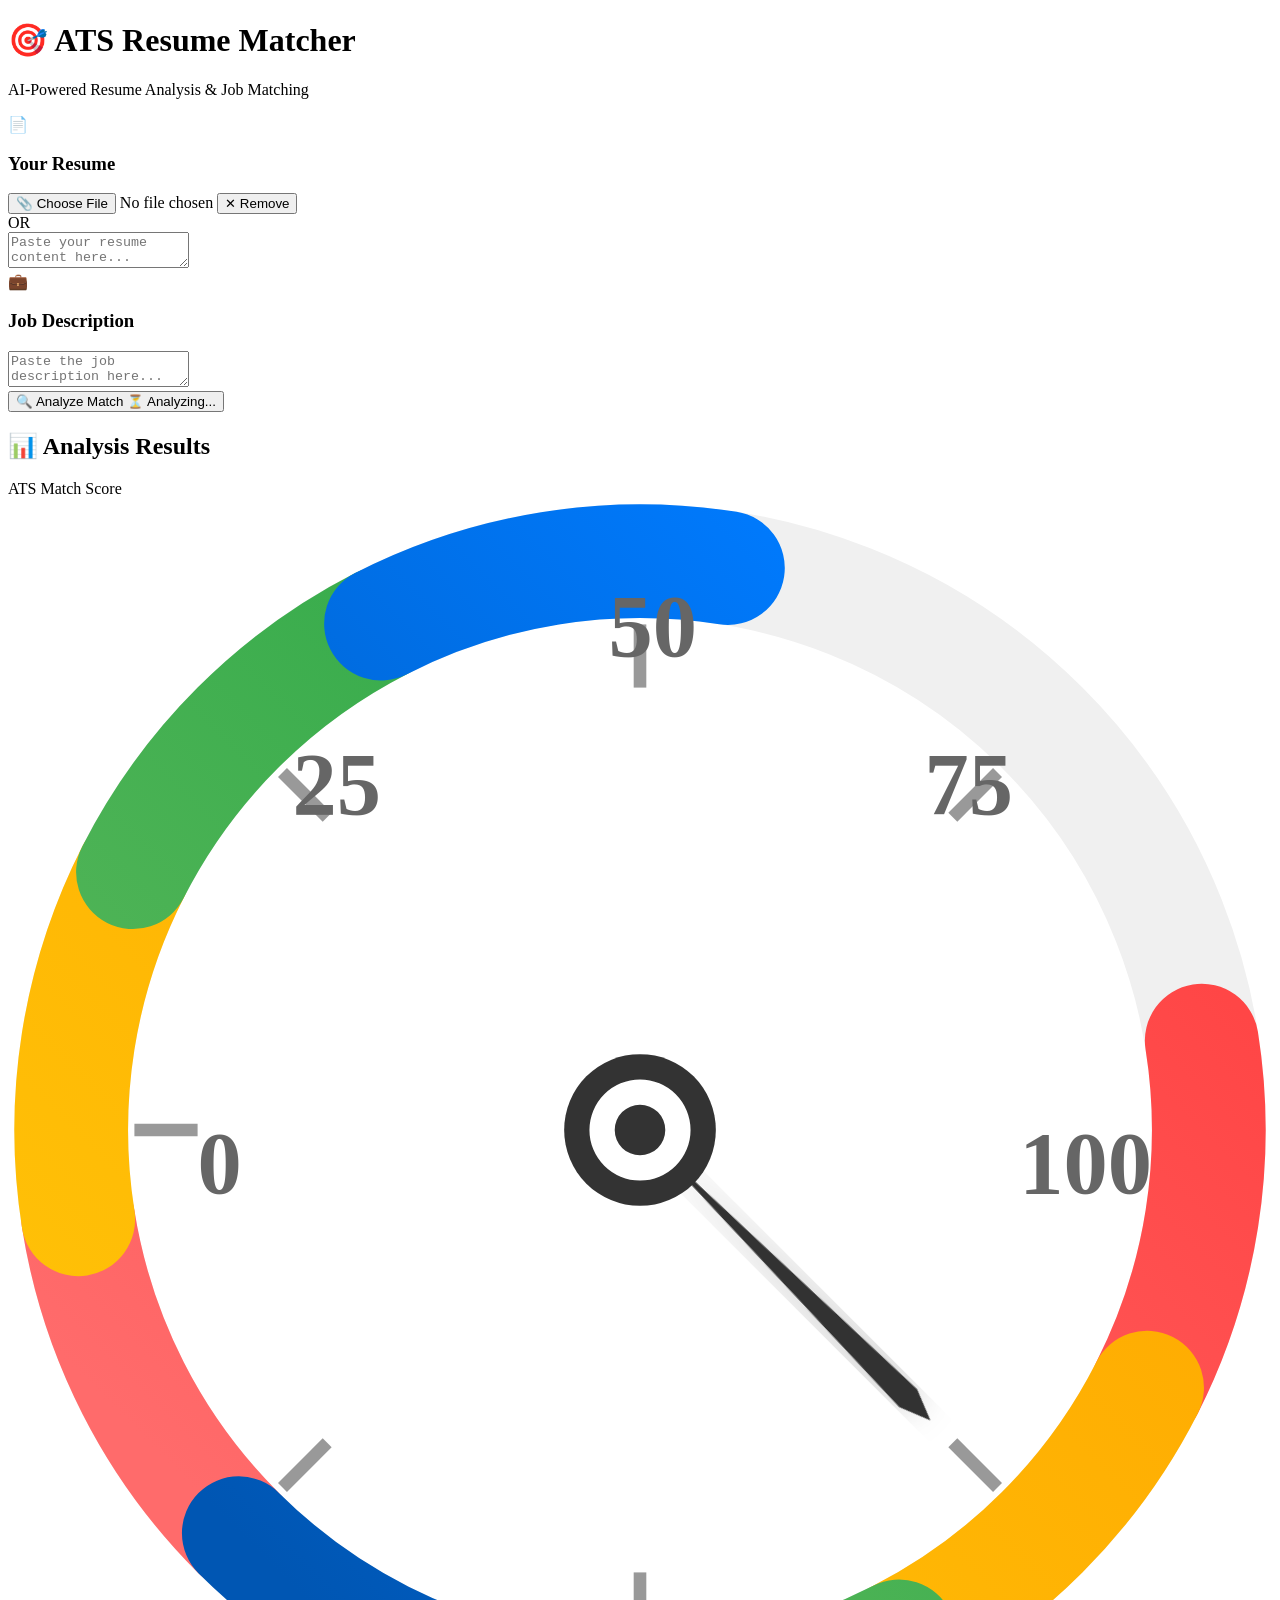
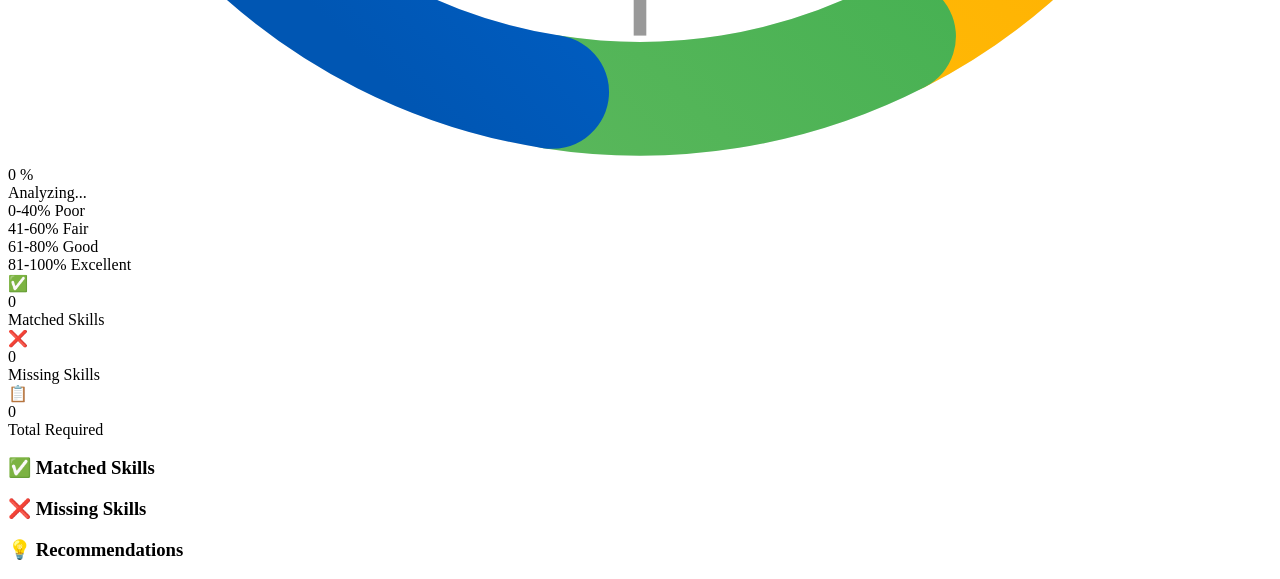
==== templates/index.html @ ae3d9c6d "Initial commit: ATS Resume Matcher with speedometer UI" ====
<!DOCTYPE html>
<html lang="en">
<head>
    <meta charset="UTF-8">
    <meta name="viewport" content="width=device-width, initial-scale=1.0">
    <title>ATS Resume Matcher - AI Powered</title>
    <link rel="stylesheet" href="{{ url_for('static', filename='style.css') }}">
</head>
<body>
    <div class="container">
        <div class="header">
            <h1>🎯 ATS Resume Matcher</h1>
            <p class="subtitle">AI-Powered Resume Analysis & Job Matching</p>
        </div>
        
        <div class="input-section">
            <form id="upload-form" enctype="multipart/form-data">
                <div class="input-card">
                    <div class="card-header">
                        <span class="icon">📄</span>
                        <h3>Your Resume</h3>
                    </div>
                    
                    <div class="file-upload-wrapper">
                        <input type="file" id="resume-file" name="resume_file" accept=".pdf,.doc,.docx" style="display: none;">
                        <button type="button" class="upload-btn" onclick="document.getElementById('resume-file').click()">
                            📎 Choose File
                        </button>
                        <span id="file-name" class="file-name">No file chosen</span>
                        <button type="button" id="remove-file-btn" class="remove-btn hidden" onclick="removeFile()">
                            ✕ Remove
                        </button>
                    </div>
                    
                    <div class="divider">
                        <span>OR</span>
                    </div>
                    
                    <textarea id="resume" name="resume_text" placeholder="Paste your resume content here...&#10;&#10;Include:&#10;• Work Experience&#10;• Skills&#10;• Education&#10;• Projects"></textarea>
                </div>
                
                <div class="input-card">
                    <div class="card-header">
                        <span class="icon">💼</span>
                        <h3>Job Description</h3>
                    </div>
                    <textarea id="job-description" name="job_description" placeholder="Paste the job description here...&#10;&#10;Include:&#10;• Required Skills&#10;• Experience Level&#10;• Qualifications&#10;• Responsibilities"></textarea>
                </div>
                
                <button type="button" id="analyze-btn" class="analyze-btn" onclick="analyzeMatch()">
                    <span class="btn-text">🔍 Analyze Match</span>
                    <span class="btn-loader hidden">⏳ Analyzing...</span>
                </button>
            </form>
        </div>
        
        <div id="results" class="results hidden">
            <h2>📊 Analysis Results</h2>
            
            <!-- Speedometer Gauge -->
            <div class="gauge-container">
                <div class="gauge-title">ATS Match Score</div>
                <div class="speedometer">
                    <svg viewBox="0 0 200 200" class="gauge-svg">
                        <defs>
                            <linearGradient id="redGrad" x1="0%" y1="0%" x2="100%" y2="0%">
                                <stop offset="0%" style="stop-color:#ff4444;stop-opacity:1" />
                                <stop offset="100%" style="stop-color:#ff6b6b;stop-opacity:1" />
                            </linearGradient>
                            <linearGradient id="yellowGrad" x1="0%" y1="0%" x2="100%" y2="0%">
                                <stop offset="0%" style="stop-color:#ffa500;stop-opacity:1" />
                                <stop offset="100%" style="stop-color:#ffc107;stop-opacity:1" />
                            </linearGradient>
                            <linearGradient id="greenGrad" x1="0%" y1="0%" x2="100%" y2="0%">
                                <stop offset="0%" style="stop-color:#28a745;stop-opacity:1" />
                                <stop offset="100%" style="stop-color:#5cb85c;stop-opacity:1" />
                            </linearGradient>
                            <linearGradient id="blueGrad" x1="0%" y1="0%" x2="100%" y2="0%">
                                <stop offset="0%" style="stop-color:#007bff;stop-opacity:1" />
                                <stop offset="100%" style="stop-color:#0056b3;stop-opacity:1" />
                            </linearGradient>
                            <filter id="shadow">
                                <feDropShadow dx="0" dy="2" stdDeviation="3" flood-opacity="0.3"/>
                            </filter>
                        </defs>
                        
                        <!-- Outer circle -->
                        <circle cx="100" cy="100" r="90" fill="none" stroke="#f0f0f0" stroke-width="18"/>
                        
                        <!-- Colored arcs -->
                        <circle cx="100" cy="100" r="90" fill="none" stroke="url(#redGrad)" stroke-width="18"
                                stroke-dasharray="56.5 282.7" stroke-dashoffset="0" transform="rotate(135 100 100)" stroke-linecap="round"/>
                        <circle cx="100" cy="100" r="90" fill="none" stroke="url(#yellowGrad)" stroke-width="18"
                                stroke-dasharray="56.5 282.7" stroke-dashoffset="-56.5" transform="rotate(135 100 100)" stroke-linecap="round"/>
                        <circle cx="100" cy="100" r="90" fill="none" stroke="url(#greenGrad)" stroke-width="18"
                                stroke-dasharray="56.5 282.7" stroke-dashoffset="-113" transform="rotate(135 100 100)" stroke-linecap="round"/>
                        <circle cx="100" cy="100" r="90" fill="none" stroke="url(#blueGrad)" stroke-width="18"
                                stroke-dasharray="56.5 282.7" stroke-dashoffset="-169.5" transform="rotate(135 100 100)" stroke-linecap="round"/>
                        
                        <!-- Scale marks -->
                        <g id="scale-marks">
                            <line x1="100" y1="20" x2="100" y2="30" stroke="#999" stroke-width="2" transform="rotate(135 100 100)"/>
                            <line x1="100" y1="20" x2="100" y2="30" stroke="#999" stroke-width="2" transform="rotate(180 100 100)"/>
                            <line x1="100" y1="20" x2="100" y2="30" stroke="#999" stroke-width="2" transform="rotate(225 100 100)"/>
                            <line x1="100" y1="20" x2="100" y2="30" stroke="#999" stroke-width="2" transform="rotate(270 100 100)"/>
                            <line x1="100" y1="20" x2="100" y2="30" stroke="#999" stroke-width="2" transform="rotate(315 100 100)"/>
                            <line x1="100" y1="20" x2="100" y2="30" stroke="#999" stroke-width="2" transform="rotate(360 100 100)"/>
                            <line x1="100" y1="20" x2="100" y2="30" stroke="#999" stroke-width="2" transform="rotate(405 100 100)"/>
                        </g>
                        
                        <!-- Scale numbers -->
                        <text x="30" y="110" font-size="14" fill="#666" font-weight="bold">0</text>
                        <text x="45" y="50" font-size="14" fill="#666" font-weight="bold">25</text>
                        <text x="95" y="25" font-size="14" fill="#666" font-weight="bold">50</text>
                        <text x="145" y="50" font-size="14" fill="#666" font-weight="bold">75</text>
                        <text x="160" y="110" font-size="14" fill="#666" font-weight="bold">100</text>
                        
                        <!-- Needle -->
                        <g id="needle-group" transform="rotate(135 100 100)">
                            <polygon points="100,100 98,40 100,35 102,40" fill="#333" filter="url(#shadow)"/>
                            <circle cx="100" cy="100" r="12" fill="#333"/>
                            <circle cx="100" cy="100" r="8" fill="#fff"/>
                            <circle cx="100" cy="100" r="4" fill="#333"/>
                        </g>
                    </svg>
                    
                    <div class="gauge-center">
                        <div class="gauge-value">
                            <span id="match-percentage" class="percentage-value">0</span>
                            <span class="percentage-symbol">%</span>
                        </div>
                        <div class="gauge-label" id="gauge-label">Analyzing...</div>
                    </div>
                </div>
                
                <div class="gauge-legend">
                    <div class="legend-item">
                        <span class="legend-color" style="background: linear-gradient(90deg, #ff4444, #ff6b6b);"></span>
                        <span>0-40% Poor</span>
                    </div>
                    <div class="legend-item">
                        <span class="legend-color" style="background: linear-gradient(90deg, #ffa500, #ffc107);"></span>
                        <span>41-60% Fair</span>
                    </div>
                    <div class="legend-item">
                        <span class="legend-color" style="background: linear-gradient(90deg, #28a745, #5cb85c);"></span>
                        <span>61-80% Good</span>
                    </div>
                    <div class="legend-item">
                        <span class="legend-color" style="background: linear-gradient(90deg, #007bff, #0056b3);"></span>
                        <span>81-100% Excellent</span>
                    </div>
                </div>
            </div>
            
            <!-- Stats Cards -->
            <div class="stats-grid">
                <div class="stat-card stat-matched">
                    <div class="stat-icon">✅</div>
                    <div class="stat-value" id="matched-count">0</div>
                    <div class="stat-label">Matched Skills</div>
                </div>
                <div class="stat-card stat-missing">
                    <div class="stat-icon">❌</div>
                    <div class="stat-value" id="missing-count">0</div>
                    <div class="stat-label">Missing Skills</div>
                </div>
                <div class="stat-card stat-total">
                    <div class="stat-icon">📋</div>
                    <div class="stat-value" id="total-count">0</div>
                    <div class="stat-label">Total Required</div>
                </div>
            </div>
            
            <!-- Skills Section -->
            <div class="skills-section">
                <div class="skills-card matched-card">
                    <h3>✅ Matched Skills</h3>
                    <div id="matched-skills-list" class="skills-list"></div>
                </div>
                
                <div class="skills-card missing-card">
                    <h3>❌ Missing Skills</h3>
                    <div id="missing-skills-list" class="skills-list"></div>
                </div>
            </div>
            
            <!-- Recommendations -->
            <div class="recommendations">
                <h3>💡 Recommendations</h3>
                <div id="recommendations-list"></div>
            </div>
        </div>
        
        <div id="error" class="error hidden"></div>
    </div>

    <script>
        // File upload handling
        document.getElementById('resume-file').addEventListener('change', function(e) {
            const fileName = e.target.files[0]?.name || 'No file chosen';
            document.getElementById('file-name').textContent = fileName;
            document.getElementById('remove-file-btn').classList.toggle('hidden', !e.target.files[0]);
        });
        
        function removeFile() {
            document.getElementById('resume-file').value = '';
            document.getElementById('file-name').textContent = 'No file chosen';
            document.getElementById('remove-file-btn').classList.add('hidden');
        }
        
        async function analyzeMatch() {
            const form = document.getElementById('upload-form');
            const formData = new FormData(form);
            const resumeFile = document.getElementById('resume-file').files[0];
            const resumeText = document.getElementById('resume').value.trim();
            const jobDescription = document.getElementById('job-description').value.trim();
            
            if (!resumeFile && !resumeText) {
                showError('⚠️ Please upload a resume file or paste resume text');
                return;
            }
            
            if (!jobDescription) {
                showError('⚠️ Please fill in the job description');
                return;
            }
            
            showLoading(true);
            hideResults();
            hideError();
            
            try {
                const response = await fetch('/analyze', {
                    method: 'POST',
                    body: formData
                });
                
                const data = await response.json();
                
                if (response.ok) {
                    displayResults(data);
                } else {
                    showError(data.error || 'An error occurred');
                }
            } catch (error) {
                showError('❌ Network error. Please try again.');
            } finally {
                showLoading(false);
            }
        }
        
        function displayResults(data) {
            const percentage = data.match_percentage;
            
            // Update gauge
            updateGauge(percentage);
            
            // Update stats
            document.getElementById('matched-count').textContent = data.matched_skills.length;
            document.getElementById('missing-count').textContent = data.missing_skills.length;
            document.getElementById('total-count').textContent = data.matched_skills.length + data.missing_skills.length;
            
            // Update skills lists
            const matchedSkillsList = document.getElementById('matched-skills-list');
            const missingSkillsList = document.getElementById('missing-skills-list');
            
            matchedSkillsList.innerHTML = data.matched_skills.length > 0 
                ? data.matched_skills.map(skill => `<span class="skill matched">${skill}</span>`).join('')
                : '<span class="no-skills">No matched skills found</span>';
            
            missingSkillsList.innerHTML = data.missing_skills.length > 0
                ? data.missing_skills.map(skill => `<span class="skill missing">${skill}</span>`).join('')
                : '<span class="no-skills">✨ Great! No missing skills</span>';
            
            // Generate recommendations
            generateRecommendations(percentage, data.missing_skills);
            
            // Show results with animation
            document.getElementById('results').classList.remove('hidden');
            setTimeout(() => {
                document.getElementById('results').scrollIntoView({ behavior: 'smooth', block: 'start' });
            }, 100);
        }
        
        function updateGauge(percentage) {
            const needleGroup = document.getElementById('needle-group');
            const percentageEl = document.getElementById('match-percentage');
            const labelEl = document.getElementById('gauge-label');
            
            // Calculate needle angle (135 to 405 degrees for 0-100%)
            const angle = 135 + (percentage * 2.7);
            needleGroup.setAttribute('transform', `rotate(${angle} 100 100)`);
            
            // Animate percentage
            animateValue(percentageEl, 0, percentage, 1500);
            
            // Update label and color
            let label, color;
            if (percentage <= 40) {
                label = '😟 Poor Match';
                color = '#ff4444';
            } else if (percentage <= 60) {
                label = '😐 Fair Match';
                color = '#ffa500';
            } else if (percentage <= 80) {
                label = '😊 Good Match';
                color = '#28a745';
            } else {
                label = '🎉 Excellent Match';
                color = '#007bff';
            }
            
            labelEl.textContent = label;
            percentageEl.style.color = color;
        }
        
        function animateValue(element, start, end, duration) {
            const range = end - start;
            const increment = range / (duration / 16);
            let current = start;
            
            const timer = setInterval(() => {
                current += increment;
                if ((increment > 0 && current >= end) || (increment < 0 && current <= end)) {
                    current = end;
                    clearInterval(timer);
                }
                element.textContent = Math.round(current);
            }, 16);
        }
        
        function generateRecommendations(percentage, missingSkills) {
            const recList = document.getElementById('recommendations-list');
            let recommendations = [];
            
            if (percentage >= 80) {
                recommendations.push('🎯 Excellent match! You\'re a strong candidate for this position.');
                recommendations.push('📝 Tailor your resume to highlight the matched skills prominently.');
            } else if (percentage >= 60) {
                recommendations.push('👍 Good match! Focus on highlighting your relevant experience.');
                if (missingSkills.length > 0) {
                    recommendations.push(`📚 Consider learning: ${missingSkills.slice(0, 3).join(', ')}`);
                }
            } else if (percentage >= 40) {
                recommendations.push('⚠️ Fair match. You may need to develop more relevant skills.');
                if (missingSkills.length > 0) {
                    recommendations.push(`🎓 Priority skills to learn: ${missingSkills.slice(0, 3).join(', ')}`);
                }
            } else {
                recommendations.push('❌ Low match. This position may not be the best fit currently.');
                recommendations.push('💪 Focus on building foundational skills for this role.');
            }
            
            recList.innerHTML = recommendations.map(rec => `<div class="recommendation-item">${rec}</div>`).join('');
        }
        
        function showLoading(show) {
            const btn = document.getElementById('analyze-btn');
            const btnText = btn.querySelector('.btn-text');
            const btnLoader = btn.querySelector('.btn-loader');
            
            btn.disabled = show;
            btnText.classList.toggle('hidden', show);
            btnLoader.classList.toggle('hidden', !show);
        }
        
        function hideResults() {
            document.getElementById('results').classList.add('hidden');
        }
        
        function showError(message) {
            const errorDiv = document.getElementById('error');
            errorDiv.textContent = message;
            errorDiv.classList.remove('hidden');
            setTimeout(() => hideError(), 5000);
        }
        
        function hideError() {
            document.getElementById('error').classList.add('hidden');
        }
    </script>
</body>
</html>
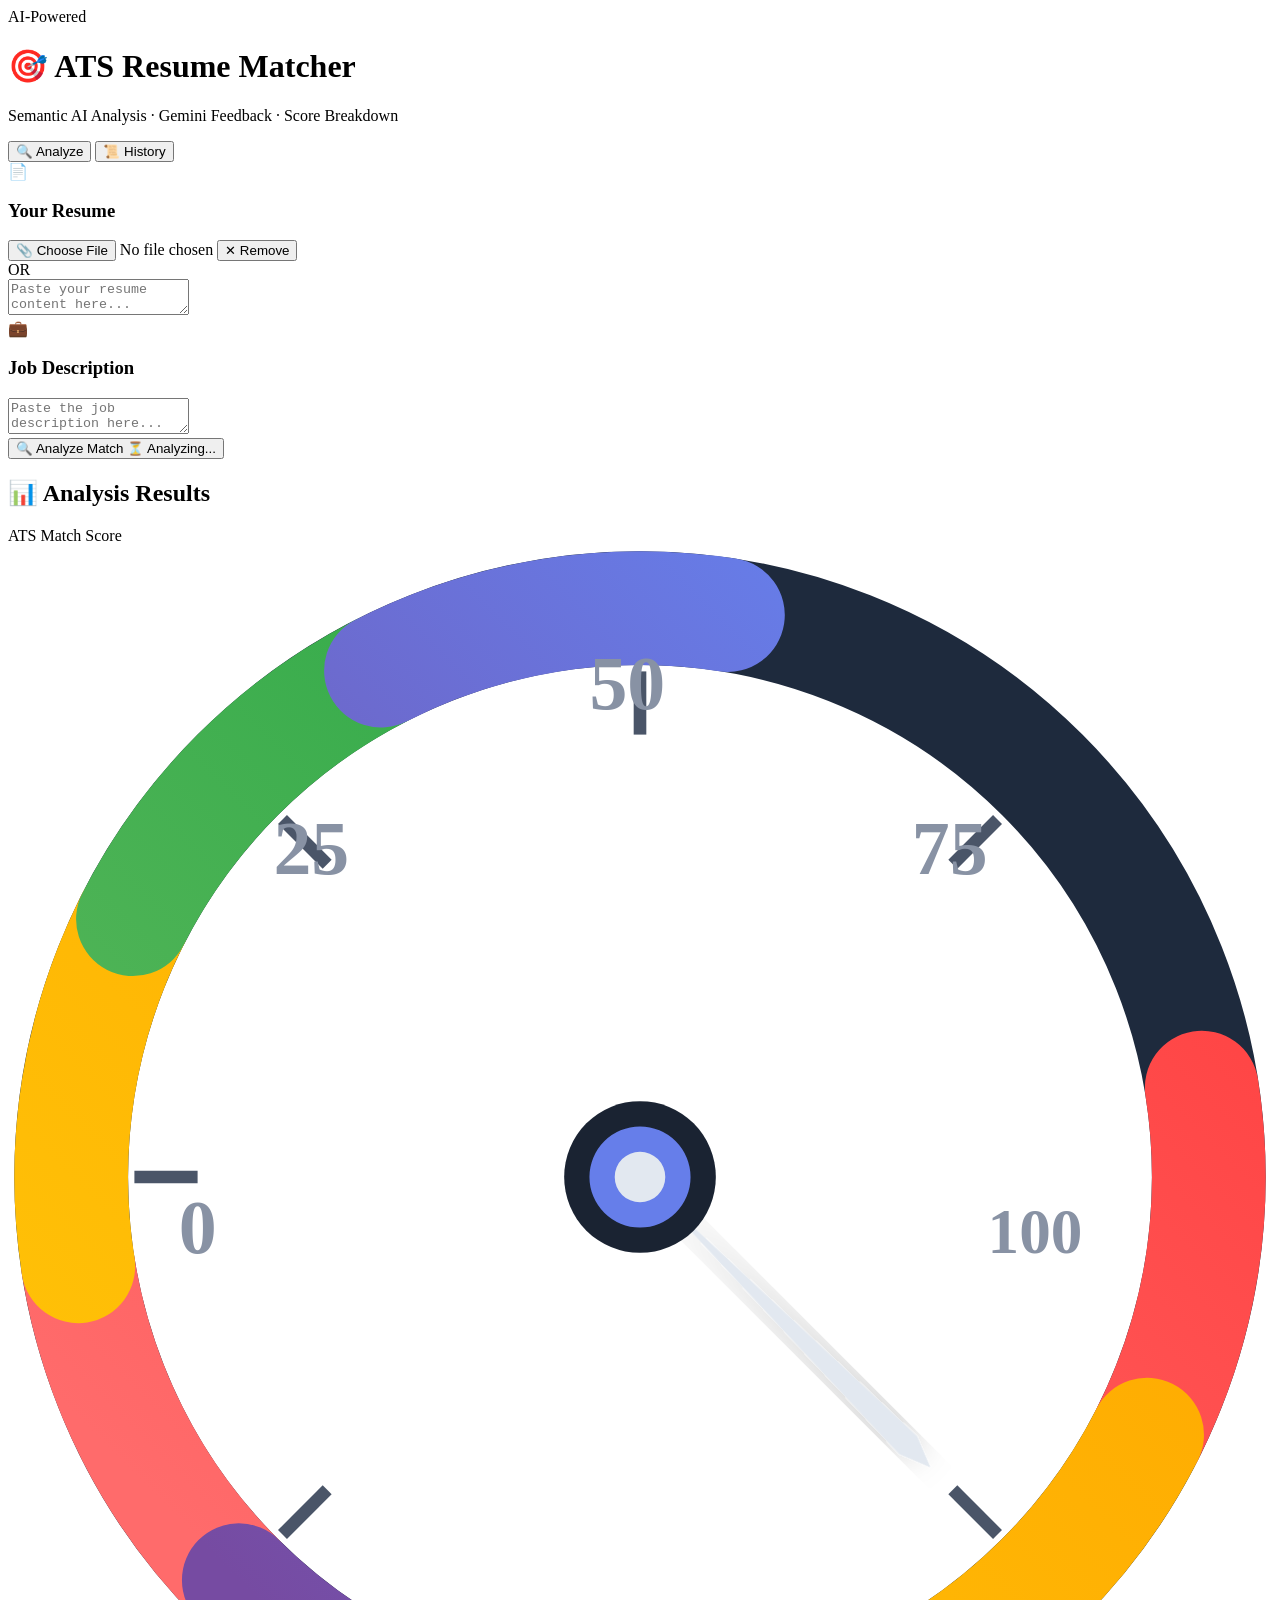
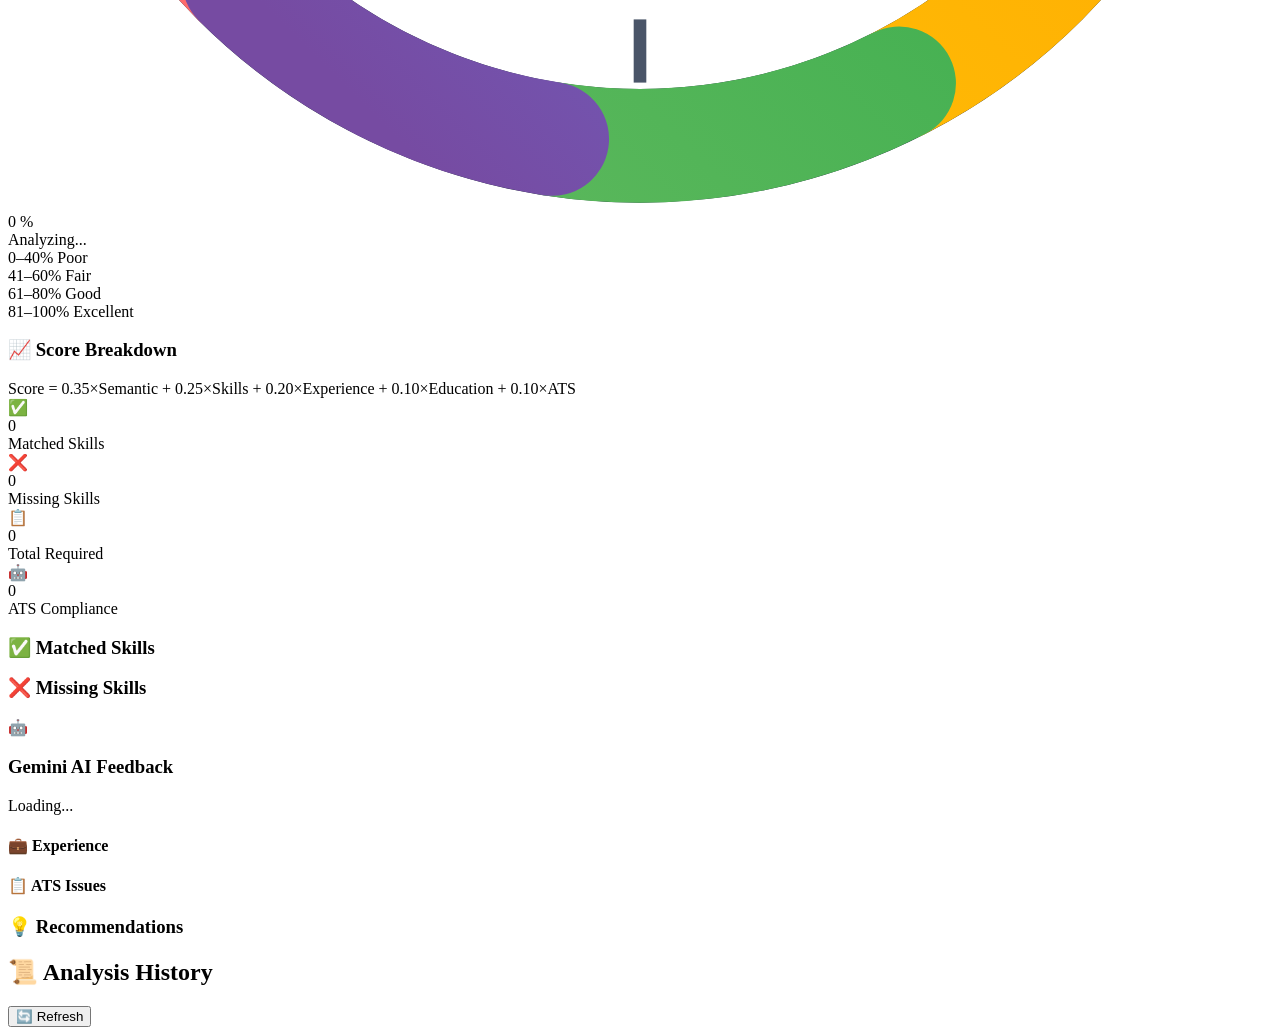
==== commit 37c58a5e: "ATS checker project" ====
--- a/templates/index.html
+++ b/templates/index.html
@@ -4,381 +4,482 @@
     <meta charset="UTF-8">
     <meta name="viewport" content="width=device-width, initial-scale=1.0">
     <title>ATS Resume Matcher - AI Powered</title>
+    <link rel="preconnect" href="https://fonts.googleapis.com">
+    <link href="https://fonts.googleapis.com/css2?family=Inter:wght@300;400;500;600;700;800&display=swap" rel="stylesheet">
     <link rel="stylesheet" href="{{ url_for('static', filename='style.css') }}">
 </head>
 <body>
+    <div class="bg-grid"></div>
+
     <div class="container">
+        <!-- Header -->
         <div class="header">
+            <div class="header-badge">AI-Powered</div>
             <h1>🎯 ATS Resume Matcher</h1>
-            <p class="subtitle">AI-Powered Resume Analysis & Job Matching</p>
+            <p class="subtitle">Semantic AI Analysis · Gemini Feedback · Score Breakdown</p>
         </div>
-        
-        <div class="input-section">
+
+        <!-- Navigation Tabs -->
+        <div class="tab-nav">
+            <button class="tab-btn active" onclick="showTab('analyze-tab', this)">🔍 Analyze</button>
+            <button class="tab-btn" onclick="showTab('history-tab', this)">📜 History</button>
+        </div>
+
+        <!-- Analyze Tab -->
+        <div id="analyze-tab" class="tab-content active">
             <form id="upload-form" enctype="multipart/form-data">
-                <div class="input-card">
-                    <div class="card-header">
-                        <span class="icon">📄</span>
-                        <h3>Your Resume</h3>
-                    </div>
-                    
-                    <div class="file-upload-wrapper">
-                        <input type="file" id="resume-file" name="resume_file" accept=".pdf,.doc,.docx" style="display: none;">
-                        <button type="button" class="upload-btn" onclick="document.getElementById('resume-file').click()">
-                            📎 Choose File
-                        </button>
-                        <span id="file-name" class="file-name">No file chosen</span>
-                        <button type="button" id="remove-file-btn" class="remove-btn hidden" onclick="removeFile()">
-                            ✕ Remove
-                        </button>
-                    </div>
-                    
-                    <div class="divider">
-                        <span>OR</span>
-                    </div>
-                    
-                    <textarea id="resume" name="resume_text" placeholder="Paste your resume content here...&#10;&#10;Include:&#10;• Work Experience&#10;• Skills&#10;• Education&#10;• Projects"></textarea>
-                </div>
-                
-                <div class="input-card">
-                    <div class="card-header">
-                        <span class="icon">💼</span>
-                        <h3>Job Description</h3>
-                    </div>
-                    <textarea id="job-description" name="job_description" placeholder="Paste the job description here...&#10;&#10;Include:&#10;• Required Skills&#10;• Experience Level&#10;• Qualifications&#10;• Responsibilities"></textarea>
-                </div>
-                
+                <div class="input-section">
+                    <!-- Resume Card -->
+                    <div class="input-card">
+                        <div class="card-header">
+                            <span class="icon">📄</span>
+                            <h3>Your Resume</h3>
+                        </div>
+                        <div class="file-upload-wrapper">
+                            <input type="file" id="resume-file" name="resume_file" accept=".pdf,.doc,.docx" style="display:none">
+                            <button type="button" class="upload-btn" onclick="document.getElementById('resume-file').click()">
+                                📎 Choose File
+                            </button>
+                            <span id="file-name" class="file-name">No file chosen</span>
+                            <button type="button" id="remove-file-btn" class="remove-btn hidden" onclick="removeFile()">✕ Remove</button>
+                        </div>
+                        <div class="divider"><span>OR</span></div>
+                        <textarea id="resume" name="resume_text" placeholder="Paste your resume content here...&#10;&#10;Include:&#10;• Work Experience&#10;• Skills&#10;• Education&#10;• Projects"></textarea>
+                    </div>
+
+                    <!-- Job Description Card -->
+                    <div class="input-card">
+                        <div class="card-header">
+                            <span class="icon">💼</span>
+                            <h3>Job Description</h3>
+                        </div>
+                        <textarea id="job-description" name="job_description" placeholder="Paste the job description here...&#10;&#10;Include:&#10;• Required Skills&#10;• Experience Level&#10;• Qualifications&#10;• Responsibilities"></textarea>
+                    </div>
+                </div>
+
                 <button type="button" id="analyze-btn" class="analyze-btn" onclick="analyzeMatch()">
                     <span class="btn-text">🔍 Analyze Match</span>
                     <span class="btn-loader hidden">⏳ Analyzing...</span>
                 </button>
             </form>
-        </div>
-        
-        <div id="results" class="results hidden">
-            <h2>📊 Analysis Results</h2>
-            
-            <!-- Speedometer Gauge -->
-            <div class="gauge-container">
-                <div class="gauge-title">ATS Match Score</div>
-                <div class="speedometer">
-                    <svg viewBox="0 0 200 200" class="gauge-svg">
-                        <defs>
-                            <linearGradient id="redGrad" x1="0%" y1="0%" x2="100%" y2="0%">
-                                <stop offset="0%" style="stop-color:#ff4444;stop-opacity:1" />
-                                <stop offset="100%" style="stop-color:#ff6b6b;stop-opacity:1" />
-                            </linearGradient>
-                            <linearGradient id="yellowGrad" x1="0%" y1="0%" x2="100%" y2="0%">
-                                <stop offset="0%" style="stop-color:#ffa500;stop-opacity:1" />
-                                <stop offset="100%" style="stop-color:#ffc107;stop-opacity:1" />
-                            </linearGradient>
-                            <linearGradient id="greenGrad" x1="0%" y1="0%" x2="100%" y2="0%">
-                                <stop offset="0%" style="stop-color:#28a745;stop-opacity:1" />
-                                <stop offset="100%" style="stop-color:#5cb85c;stop-opacity:1" />
-                            </linearGradient>
-                            <linearGradient id="blueGrad" x1="0%" y1="0%" x2="100%" y2="0%">
-                                <stop offset="0%" style="stop-color:#007bff;stop-opacity:1" />
-                                <stop offset="100%" style="stop-color:#0056b3;stop-opacity:1" />
-                            </linearGradient>
-                            <filter id="shadow">
-                                <feDropShadow dx="0" dy="2" stdDeviation="3" flood-opacity="0.3"/>
-                            </filter>
-                        </defs>
-                        
-                        <!-- Outer circle -->
-                        <circle cx="100" cy="100" r="90" fill="none" stroke="#f0f0f0" stroke-width="18"/>
-                        
-                        <!-- Colored arcs -->
-                        <circle cx="100" cy="100" r="90" fill="none" stroke="url(#redGrad)" stroke-width="18"
-                                stroke-dasharray="56.5 282.7" stroke-dashoffset="0" transform="rotate(135 100 100)" stroke-linecap="round"/>
-                        <circle cx="100" cy="100" r="90" fill="none" stroke="url(#yellowGrad)" stroke-width="18"
-                                stroke-dasharray="56.5 282.7" stroke-dashoffset="-56.5" transform="rotate(135 100 100)" stroke-linecap="round"/>
-                        <circle cx="100" cy="100" r="90" fill="none" stroke="url(#greenGrad)" stroke-width="18"
-                                stroke-dasharray="56.5 282.7" stroke-dashoffset="-113" transform="rotate(135 100 100)" stroke-linecap="round"/>
-                        <circle cx="100" cy="100" r="90" fill="none" stroke="url(#blueGrad)" stroke-width="18"
-                                stroke-dasharray="56.5 282.7" stroke-dashoffset="-169.5" transform="rotate(135 100 100)" stroke-linecap="round"/>
-                        
-                        <!-- Scale marks -->
-                        <g id="scale-marks">
-                            <line x1="100" y1="20" x2="100" y2="30" stroke="#999" stroke-width="2" transform="rotate(135 100 100)"/>
-                            <line x1="100" y1="20" x2="100" y2="30" stroke="#999" stroke-width="2" transform="rotate(180 100 100)"/>
-                            <line x1="100" y1="20" x2="100" y2="30" stroke="#999" stroke-width="2" transform="rotate(225 100 100)"/>
-                            <line x1="100" y1="20" x2="100" y2="30" stroke="#999" stroke-width="2" transform="rotate(270 100 100)"/>
-                            <line x1="100" y1="20" x2="100" y2="30" stroke="#999" stroke-width="2" transform="rotate(315 100 100)"/>
-                            <line x1="100" y1="20" x2="100" y2="30" stroke="#999" stroke-width="2" transform="rotate(360 100 100)"/>
-                            <line x1="100" y1="20" x2="100" y2="30" stroke="#999" stroke-width="2" transform="rotate(405 100 100)"/>
-                        </g>
-                        
-                        <!-- Scale numbers -->
-                        <text x="30" y="110" font-size="14" fill="#666" font-weight="bold">0</text>
-                        <text x="45" y="50" font-size="14" fill="#666" font-weight="bold">25</text>
-                        <text x="95" y="25" font-size="14" fill="#666" font-weight="bold">50</text>
-                        <text x="145" y="50" font-size="14" fill="#666" font-weight="bold">75</text>
-                        <text x="160" y="110" font-size="14" fill="#666" font-weight="bold">100</text>
-                        
-                        <!-- Needle -->
-                        <g id="needle-group" transform="rotate(135 100 100)">
-                            <polygon points="100,100 98,40 100,35 102,40" fill="#333" filter="url(#shadow)"/>
-                            <circle cx="100" cy="100" r="12" fill="#333"/>
-                            <circle cx="100" cy="100" r="8" fill="#fff"/>
-                            <circle cx="100" cy="100" r="4" fill="#333"/>
-                        </g>
-                    </svg>
-                    
-                    <div class="gauge-center">
-                        <div class="gauge-value">
-                            <span id="match-percentage" class="percentage-value">0</span>
-                            <span class="percentage-symbol">%</span>
-                        </div>
-                        <div class="gauge-label" id="gauge-label">Analyzing...</div>
-                    </div>
-                </div>
-                
-                <div class="gauge-legend">
-                    <div class="legend-item">
-                        <span class="legend-color" style="background: linear-gradient(90deg, #ff4444, #ff6b6b);"></span>
-                        <span>0-40% Poor</span>
-                    </div>
-                    <div class="legend-item">
-                        <span class="legend-color" style="background: linear-gradient(90deg, #ffa500, #ffc107);"></span>
-                        <span>41-60% Fair</span>
-                    </div>
-                    <div class="legend-item">
-                        <span class="legend-color" style="background: linear-gradient(90deg, #28a745, #5cb85c);"></span>
-                        <span>61-80% Good</span>
-                    </div>
-                    <div class="legend-item">
-                        <span class="legend-color" style="background: linear-gradient(90deg, #007bff, #0056b3);"></span>
-                        <span>81-100% Excellent</span>
-                    </div>
-                </div>
-            </div>
-            
-            <!-- Stats Cards -->
-            <div class="stats-grid">
-                <div class="stat-card stat-matched">
-                    <div class="stat-icon">✅</div>
-                    <div class="stat-value" id="matched-count">0</div>
-                    <div class="stat-label">Matched Skills</div>
-                </div>
-                <div class="stat-card stat-missing">
-                    <div class="stat-icon">❌</div>
-                    <div class="stat-value" id="missing-count">0</div>
-                    <div class="stat-label">Missing Skills</div>
-                </div>
-                <div class="stat-card stat-total">
-                    <div class="stat-icon">📋</div>
-                    <div class="stat-value" id="total-count">0</div>
-                    <div class="stat-label">Total Required</div>
-                </div>
-            </div>
-            
-            <!-- Skills Section -->
-            <div class="skills-section">
-                <div class="skills-card matched-card">
-                    <h3>✅ Matched Skills</h3>
-                    <div id="matched-skills-list" class="skills-list"></div>
-                </div>
-                
-                <div class="skills-card missing-card">
-                    <h3>❌ Missing Skills</h3>
-                    <div id="missing-skills-list" class="skills-list"></div>
-                </div>
-            </div>
-            
-            <!-- Recommendations -->
-            <div class="recommendations">
-                <h3>💡 Recommendations</h3>
-                <div id="recommendations-list"></div>
+
+            <!-- Results Section -->
+            <div id="results" class="results hidden">
+                <h2>📊 Analysis Results</h2>
+
+                <!-- Gauge + Score Breakdown Row -->
+                <div class="top-row">
+                    <!-- Speedometer -->
+                    <div class="gauge-container">
+                        <div class="gauge-title">ATS Match Score</div>
+                        <div class="speedometer">
+                            <svg viewBox="0 0 200 200" class="gauge-svg">
+                                <defs>
+                                    <linearGradient id="redGrad" x1="0%" y1="0%" x2="100%" y2="0%">
+                                        <stop offset="0%" style="stop-color:#ff4444;stop-opacity:1" />
+                                        <stop offset="100%" style="stop-color:#ff6b6b;stop-opacity:1" />
+                                    </linearGradient>
+                                    <linearGradient id="yellowGrad" x1="0%" y1="0%" x2="100%" y2="0%">
+                                        <stop offset="0%" style="stop-color:#ffa500;stop-opacity:1" />
+                                        <stop offset="100%" style="stop-color:#ffc107;stop-opacity:1" />
+                                    </linearGradient>
+                                    <linearGradient id="greenGrad" x1="0%" y1="0%" x2="100%" y2="0%">
+                                        <stop offset="0%" style="stop-color:#28a745;stop-opacity:1" />
+                                        <stop offset="100%" style="stop-color:#5cb85c;stop-opacity:1" />
+                                    </linearGradient>
+                                    <linearGradient id="blueGrad" x1="0%" y1="0%" x2="100%" y2="0%">
+                                        <stop offset="0%" style="stop-color:#667eea;stop-opacity:1" />
+                                        <stop offset="100%" style="stop-color:#764ba2;stop-opacity:1" />
+                                    </linearGradient>
+                                    <filter id="shadow">
+                                        <feDropShadow dx="0" dy="2" stdDeviation="3" flood-opacity="0.3"/>
+                                    </filter>
+                                </defs>
+                                <circle cx="100" cy="100" r="90" fill="none" stroke="#1e2a3d" stroke-width="18"/>
+                                <circle cx="100" cy="100" r="90" fill="none" stroke="url(#redGrad)" stroke-width="18"
+                                        stroke-dasharray="56.5 282.7" stroke-dashoffset="0" transform="rotate(135 100 100)" stroke-linecap="round"/>
+                                <circle cx="100" cy="100" r="90" fill="none" stroke="url(#yellowGrad)" stroke-width="18"
+                                        stroke-dasharray="56.5 282.7" stroke-dashoffset="-56.5" transform="rotate(135 100 100)" stroke-linecap="round"/>
+                                <circle cx="100" cy="100" r="90" fill="none" stroke="url(#greenGrad)" stroke-width="18"
+                                        stroke-dasharray="56.5 282.7" stroke-dashoffset="-113" transform="rotate(135 100 100)" stroke-linecap="round"/>
+                                <circle cx="100" cy="100" r="90" fill="none" stroke="url(#blueGrad)" stroke-width="18"
+                                        stroke-dasharray="56.5 282.7" stroke-dashoffset="-169.5" transform="rotate(135 100 100)" stroke-linecap="round"/>
+                                <g id="scale-marks">
+                                    <line x1="100" y1="20" x2="100" y2="30" stroke="#4a5568" stroke-width="2" transform="rotate(135 100 100)"/>
+                                    <line x1="100" y1="20" x2="100" y2="30" stroke="#4a5568" stroke-width="2" transform="rotate(180 100 100)"/>
+                                    <line x1="100" y1="20" x2="100" y2="30" stroke="#4a5568" stroke-width="2" transform="rotate(225 100 100)"/>
+                                    <line x1="100" y1="20" x2="100" y2="30" stroke="#4a5568" stroke-width="2" transform="rotate(270 100 100)"/>
+                                    <line x1="100" y1="20" x2="100" y2="30" stroke="#4a5568" stroke-width="2" transform="rotate(315 100 100)"/>
+                                    <line x1="100" y1="20" x2="100" y2="30" stroke="#4a5568" stroke-width="2" transform="rotate(360 100 100)"/>
+                                    <line x1="100" y1="20" x2="100" y2="30" stroke="#4a5568" stroke-width="2" transform="rotate(405 100 100)"/>
+                                </g>
+                                <text x="27" y="112" font-size="12" fill="#8892a4" font-weight="600">0</text>
+                                <text x="42" y="52" font-size="12" fill="#8892a4" font-weight="600">25</text>
+                                <text x="92" y="26" font-size="12" fill="#8892a4" font-weight="600">50</text>
+                                <text x="143" y="52" font-size="12" fill="#8892a4" font-weight="600">75</text>
+                                <text x="155" y="112" font-size="10" fill="#8892a4" font-weight="600">100</text>
+                                <g id="needle-group" transform="rotate(135 100 100)">
+                                    <polygon points="100,100 98,40 100,35 102,40" fill="#e2e8f0" filter="url(#shadow)"/>
+                                    <circle cx="100" cy="100" r="12" fill="#1a2332"/>
+                                    <circle cx="100" cy="100" r="8" fill="#667eea"/>
+                                    <circle cx="100" cy="100" r="4" fill="#e2e8f0"/>
+                                </g>
+                            </svg>
+                            <div class="gauge-center">
+                                <div class="gauge-value">
+                                    <span id="match-percentage" class="percentage-value">0</span>
+                                    <span class="percentage-symbol">%</span>
+                                </div>
+                                <div class="gauge-label" id="gauge-label">Analyzing...</div>
+                            </div>
+                        </div>
+                        <div class="gauge-legend">
+                            <div class="legend-item"><span class="legend-color" style="background:linear-gradient(90deg,#ff4444,#ff6b6b)"></span><span>0–40% Poor</span></div>
+                            <div class="legend-item"><span class="legend-color" style="background:linear-gradient(90deg,#ffa500,#ffc107)"></span><span>41–60% Fair</span></div>
+                            <div class="legend-item"><span class="legend-color" style="background:linear-gradient(90deg,#28a745,#5cb85c)"></span><span>61–80% Good</span></div>
+                            <div class="legend-item"><span class="legend-color" style="background:linear-gradient(90deg,#667eea,#764ba2)"></span><span>81–100% Excellent</span></div>
+                        </div>
+                    </div>
+
+                    <!-- Score Breakdown -->
+                    <div class="breakdown-card">
+                        <h3>📈 Score Breakdown</h3>
+                        <div class="breakdown-list" id="breakdown-list"></div>
+                        <div class="formula-note">
+                            Score = 0.35×Semantic + 0.25×Skills + 0.20×Experience + 0.10×Education + 0.10×ATS
+                        </div>
+                    </div>
+                </div>
+
+                <!-- Stats Cards -->
+                <div class="stats-grid">
+                    <div class="stat-card stat-matched">
+                        <div class="stat-icon">✅</div>
+                        <div class="stat-value" id="matched-count">0</div>
+                        <div class="stat-label">Matched Skills</div>
+                    </div>
+                    <div class="stat-card stat-missing">
+                        <div class="stat-icon">❌</div>
+                        <div class="stat-value" id="missing-count">0</div>
+                        <div class="stat-label">Missing Skills</div>
+                    </div>
+                    <div class="stat-card stat-total">
+                        <div class="stat-icon">📋</div>
+                        <div class="stat-value" id="total-count">0</div>
+                        <div class="stat-label">Total Required</div>
+                    </div>
+                    <div class="stat-card stat-ats">
+                        <div class="stat-icon">🤖</div>
+                        <div class="stat-value" id="ats-score-val">0</div>
+                        <div class="stat-label">ATS Compliance</div>
+                    </div>
+                </div>
+
+                <!-- Skills Section -->
+                <div class="skills-section">
+                    <div class="skills-card matched-card">
+                        <h3>✅ Matched Skills</h3>
+                        <div id="matched-skills-list" class="skills-list"></div>
+                    </div>
+                    <div class="skills-card missing-card">
+                        <h3>❌ Missing Skills</h3>
+                        <div id="missing-skills-list" class="skills-list"></div>
+                    </div>
+                </div>
+
+                <!-- AI Feedback Section -->
+                <div class="ai-feedback-card" id="ai-feedback-section">
+                    <div class="ai-header">
+                        <span class="ai-icon">🤖</span>
+                        <h3>Gemini AI Feedback</h3>
+                        <span class="ai-badge" id="ai-status-badge">Loading...</span>
+                    </div>
+                    <div id="ai-feedback-content"></div>
+                </div>
+
+                <!-- Experience & ATS -->
+                <div class="meta-grid">
+                    <div class="meta-card" id="experience-card">
+                        <h4>💼 Experience</h4>
+                        <div id="experience-info"></div>
+                    </div>
+                    <div class="meta-card" id="ats-card">
+                        <h4>📋 ATS Issues</h4>
+                        <div id="ats-issues-list"></div>
+                    </div>
+                </div>
+
+                <!-- Recommendations -->
+                <div class="recommendations">
+                    <h3>💡 Recommendations</h3>
+                    <div id="recommendations-list"></div>
+                </div>
             </div>
         </div>
-        
+
+        <!-- History Tab -->
+        <div id="history-tab" class="tab-content">
+            <div class="history-header">
+                <h2>📜 Analysis History</h2>
+                <button class="refresh-btn" onclick="loadHistory()">🔄 Refresh</button>
+            </div>
+            <div id="history-list"></div>
+        </div>
+
         <div id="error" class="error hidden"></div>
     </div>
 
     <script>
-        // File upload handling
+        // ── Tab Navigation ────────────────────────────────────────────────
+        function showTab(tabId, btn) {
+            document.querySelectorAll('.tab-content').forEach(t => t.classList.remove('active'));
+            document.querySelectorAll('.tab-btn').forEach(b => b.classList.remove('active'));
+            document.getElementById(tabId).classList.add('active');
+            btn.classList.add('active');
+            if (tabId === 'history-tab') loadHistory();
+        }
+
+        // ── File Upload ───────────────────────────────────────────────────
         document.getElementById('resume-file').addEventListener('change', function(e) {
-            const fileName = e.target.files[0]?.name || 'No file chosen';
-            document.getElementById('file-name').textContent = fileName;
+            const name = e.target.files[0]?.name || 'No file chosen';
+            document.getElementById('file-name').textContent = name;
             document.getElementById('remove-file-btn').classList.toggle('hidden', !e.target.files[0]);
         });
-        
         function removeFile() {
             document.getElementById('resume-file').value = '';
             document.getElementById('file-name').textContent = 'No file chosen';
             document.getElementById('remove-file-btn').classList.add('hidden');
         }
-        
+
+        // ── Core Analyze ──────────────────────────────────────────────────
         async function analyzeMatch() {
-            const form = document.getElementById('upload-form');
-            const formData = new FormData(form);
-            const resumeFile = document.getElementById('resume-file').files[0];
-            const resumeText = document.getElementById('resume').value.trim();
-            const jobDescription = document.getElementById('job-description').value.trim();
-            
-            if (!resumeFile && !resumeText) {
-                showError('⚠️ Please upload a resume file or paste resume text');
-                return;
-            }
-            
-            if (!jobDescription) {
-                showError('⚠️ Please fill in the job description');
-                return;
-            }
-            
-            showLoading(true);
-            hideResults();
-            hideError();
-            
+            const formData = new FormData(document.getElementById('upload-form'));
+            const hasFile = document.getElementById('resume-file').files[0];
+            const hasText = document.getElementById('resume').value.trim();
+            const hasJob  = document.getElementById('job-description').value.trim();
+
+            if (!hasFile && !hasText) { showError('⚠️ Please upload a resume or paste resume text.'); return; }
+            if (!hasJob) { showError('⚠️ Please paste the job description.'); return; }
+
+            showLoading(true); hideResults(); hideError();
+
             try {
-                const response = await fetch('/analyze', {
-                    method: 'POST',
-                    body: formData
-                });
-                
-                const data = await response.json();
-                
-                if (response.ok) {
-                    displayResults(data);
-                } else {
-                    showError(data.error || 'An error occurred');
-                }
-            } catch (error) {
+                const res = await fetch('/analyze', { method: 'POST', body: formData });
+                const data = await res.json();
+                if (res.ok) displayResults(data);
+                else showError(data.error || 'Analysis failed.');
+            } catch(e) {
                 showError('❌ Network error. Please try again.');
             } finally {
                 showLoading(false);
             }
         }
-        
+
+        // ── Display Results ───────────────────────────────────────────────
         function displayResults(data) {
-            const percentage = data.match_percentage;
-            
-            // Update gauge
-            updateGauge(percentage);
-            
-            // Update stats
-            document.getElementById('matched-count').textContent = data.matched_skills.length;
-            document.getElementById('missing-count').textContent = data.missing_skills.length;
-            document.getElementById('total-count').textContent = data.matched_skills.length + data.missing_skills.length;
-            
-            // Update skills lists
-            const matchedSkillsList = document.getElementById('matched-skills-list');
-            const missingSkillsList = document.getElementById('missing-skills-list');
-            
-            matchedSkillsList.innerHTML = data.matched_skills.length > 0 
-                ? data.matched_skills.map(skill => `<span class="skill matched">${skill}</span>`).join('')
+            const pct = data.match_percentage;
+            updateGauge(pct);
+
+            // Stats
+            document.getElementById('matched-count').textContent = data.skill_counts.matched;
+            document.getElementById('missing-count').textContent = data.skill_counts.missing;
+            document.getElementById('total-count').textContent = data.skill_counts.total_required;
+            document.getElementById('ats-score-val').textContent = data.ats_compliance?.score ?? 'N/A';
+
+            // Score breakdown bars
+            const bd = data.score_breakdown || {};
+            const breakdownItems = [
+                { label: 'Semantic Similarity', value: bd.semantic_similarity ?? 0, color: '#667eea', weight: '35%' },
+                { label: 'Skill Match Rate',    value: bd.skill_match_rate    ?? 0, color: '#28a745', weight: '25%' },
+                { label: 'ATS Compliance',      value: bd.ats_score           ?? 0, color: '#ffa500', weight: '10%' },
+            ];
+            document.getElementById('breakdown-list').innerHTML = breakdownItems.map(item => `
+                <div class="breakdown-item">
+                    <div class="breakdown-label">
+                        <span>${item.label}</span>
+                        <span class="bd-weight">${item.weight}</span>
+                        <span class="bd-value">${Math.round(item.value)}%</span>
+                    </div>
+                    <div class="breakdown-bar-bg">
+                        <div class="breakdown-bar-fill" style="width:${item.value}%;background:${item.color}"></div>
+                    </div>
+                </div>`).join('');
+
+            // Skills
+            const matchedList = document.getElementById('matched-skills-list');
+            const missingList = document.getElementById('missing-skills-list');
+            matchedList.innerHTML = data.matched_skills.length
+                ? data.matched_skills.map(s => `<span class="skill matched">${s}</span>`).join('')
                 : '<span class="no-skills">No matched skills found</span>';
-            
-            missingSkillsList.innerHTML = data.missing_skills.length > 0
-                ? data.missing_skills.map(skill => `<span class="skill missing">${skill}</span>`).join('')
-                : '<span class="no-skills">✨ Great! No missing skills</span>';
-            
-            // Generate recommendations
-            generateRecommendations(percentage, data.missing_skills);
-            
-            // Show results with animation
+
+            let missingHTML = '';
+            (data.missing_skills?.mandatory || []).forEach(s => {
+                missingHTML += `<span class="skill missing"><span class="skill-priority mandatory">REQUIRED</span> ${s}</span>`;
+            });
+            (data.missing_skills?.optional || []).forEach(s => {
+                missingHTML += `<span class="skill missing"><span class="skill-priority optional">OPTIONAL</span> ${s}</span>`;
+            });
+            missingList.innerHTML = missingHTML || '<span class="no-skills">✨ No missing skills found!</span>';
+
+            // AI Feedback
+            renderAIFeedback(data.ai_feedback);
+
+            // Experience
+            const exp = data.experience_match;
+            document.getElementById('experience-info').innerHTML = `
+                <p><strong>Your Experience:</strong> ${exp.resume_years} yrs (${exp.resume_level})</p>
+                <p><strong>Required:</strong> ${exp.required_years > 0 ? exp.required_years + ' yrs (' + exp.required_level + ')' : 'Not specified'}</p>
+                <p class="${exp.match ? 'match-ok' : 'match-fail'}">${exp.match ? '✅ Experience meets requirement' : '⚠️ Experience gap detected'}</p>`;
+
+            // ATS Issues
+            const issues = data.ats_compliance?.issues || [];
+            document.getElementById('ats-issues-list').innerHTML = issues.length
+                ? issues.map(i => `<div class="ats-issue">⚠️ ${i}</div>`).join('')
+                : '<div class="match-ok">✅ No ATS issues detected</div>';
+
+            // Recommendations
+            buildRecommendations(data);
+
+            // Show
             document.getElementById('results').classList.remove('hidden');
-            setTimeout(() => {
-                document.getElementById('results').scrollIntoView({ behavior: 'smooth', block: 'start' });
-            }, 100);
-        }
-        
-        function updateGauge(percentage) {
-            const needleGroup = document.getElementById('needle-group');
-            const percentageEl = document.getElementById('match-percentage');
-            const labelEl = document.getElementById('gauge-label');
-            
-            // Calculate needle angle (135 to 405 degrees for 0-100%)
-            const angle = 135 + (percentage * 2.7);
-            needleGroup.setAttribute('transform', `rotate(${angle} 100 100)`);
-            
-            // Animate percentage
-            animateValue(percentageEl, 0, percentage, 1500);
-            
-            // Update label and color
+            setTimeout(() => document.getElementById('results').scrollIntoView({ behavior: 'smooth', block: 'start' }), 100);
+        }
+
+        // ── AI Feedback Renderer ──────────────────────────────────────────
+        function renderAIFeedback(ai) {
+            const badge = document.getElementById('ai-status-badge');
+            const content = document.getElementById('ai-feedback-content');
+
+            if (!ai || !ai.available) {
+                badge.textContent = 'Unavailable';
+                badge.className = 'ai-badge ai-unavailable';
+                content.innerHTML = `<p class="ai-note">💡 ${ai?.message || 'Set GEMINI_API_KEY to enable AI feedback.'}</p>`;
+                return;
+            }
+
+            badge.textContent = 'Powered by Gemini';
+            badge.className = 'ai-badge ai-active';
+
+            let html = '';
+            if (ai.overall_assessment) {
+                html += `<div class="ai-section"><h4>📋 Assessment</h4><p>${ai.overall_assessment}</p></div>`;
+            }
+            if (ai.suggestions?.length) {
+                html += `<div class="ai-section"><h4>🎯 Suggestions</h4><ul>${ai.suggestions.map(s => `<li>${s}</li>`).join('')}</ul></div>`;
+            }
+            if (ai.rewrite_example) {
+                html += `<div class="ai-section"><h4>✏️ Rewrite Example</h4><blockquote>${ai.rewrite_example}</blockquote></div>`;
+            }
+            if (ai.keyword_gaps?.length) {
+                html += `<div class="ai-section"><h4>🔑 Keyword Gaps</h4><div class="keyword-gaps">${ai.keyword_gaps.map(k => `<span class="skill missing">${k}</span>`).join('')}</div></div>`;
+            }
+            if (ai.phrasing_tips) {
+                html += `<div class="ai-section"><h4>💬 Phrasing Tip</h4><p class="phrasing-tip">${ai.phrasing_tips}</p></div>`;
+            }
+            content.innerHTML = html || '<p>No structured feedback available.</p>';
+        }
+
+        // ── Recommendations Builder ───────────────────────────────────────
+        function buildRecommendations(data) {
+            const recList = document.getElementById('recommendations-list');
+            let recs = [];
+            const pct = data.match_percentage;
+
+            if (data.experience_match && !data.experience_match.match)
+                recs.push(`⚠️ Experience Gap: You have ${data.experience_match.resume_years} yrs but ${data.experience_match.required_years}+ required.`);
+
+            if (data.ats_compliance?.score < 80)
+                recs.push(`📝 ATS Score: ${data.ats_compliance.score}/100 — ${(data.ats_compliance.issues||[]).join('; ')}`);
+
+            if (pct >= 80) {
+                recs.push("🎯 Excellent match! You're a strong candidate — highlight matched skills prominently.");
+            } else if (pct >= 60) {
+                recs.push("👍 Good match! Focus on highlighting relevant experience and adding missing optional skills.");
+            } else if (pct >= 40) {
+                recs.push("⚠️ Fair match. Tailor your resume more closely to the job requirements.");
+            } else {
+                recs.push("❌ Low match. Consider building more relevant skills before applying.");
+            }
+
+            if (data.recommendations && Object.keys(data.recommendations).length) {
+                recs.push('<strong>📚 Learning Resources for Missing Skills:</strong>');
+                Object.entries(data.recommendations).slice(0, 5).forEach(([skill, rec]) => {
+                    recs.push(`<strong>${skill}:</strong> ${rec.courses[0]} | Project: ${rec.projects[0]}`);
+                });
+            }
+
+            const mand = data.missing_skills?.mandatory || [];
+            if (mand.length)
+                recs.push(`<strong>⚠️ Priority Skills to Add:</strong> ${mand.slice(0,5).join(', ')}`);
+
+            recList.innerHTML = recs.map(r => `<div class="recommendation-item">${r}</div>`).join('');
+        }
+
+        // ── Gauge ─────────────────────────────────────────────────────────
+        function updateGauge(pct) {
+            const angle = 135 + (pct * 2.7);
+            document.getElementById('needle-group').setAttribute('transform', `rotate(${angle} 100 100)`);
+            animateValue(document.getElementById('match-percentage'), 0, pct, 1500);
+
             let label, color;
-            if (percentage <= 40) {
-                label = '😟 Poor Match';
-                color = '#ff4444';
-            } else if (percentage <= 60) {
-                label = '😐 Fair Match';
-                color = '#ffa500';
-            } else if (percentage <= 80) {
-                label = '😊 Good Match';
-                color = '#28a745';
-            } else {
-                label = '🎉 Excellent Match';
-                color = '#007bff';
-            }
-            
-            labelEl.textContent = label;
-            percentageEl.style.color = color;
-        }
-        
-        function animateValue(element, start, end, duration) {
-            const range = end - start;
-            const increment = range / (duration / 16);
-            let current = start;
-            
-            const timer = setInterval(() => {
-                current += increment;
-                if ((increment > 0 && current >= end) || (increment < 0 && current <= end)) {
-                    current = end;
-                    clearInterval(timer);
-                }
-                element.textContent = Math.round(current);
+            if (pct <= 40) { label = '😟 Poor Match';      color = '#ff4444'; }
+            else if (pct <= 60) { label = '😐 Fair Match';  color = '#ffa500'; }
+            else if (pct <= 80) { label = '😊 Good Match';  color = '#28a745'; }
+            else               { label = '🎉 Excellent!';   color = '#667eea'; }
+
+            document.getElementById('gauge-label').textContent = label;
+            document.getElementById('match-percentage').style.color = color;
+        }
+
+        function animateValue(el, start, end, duration) {
+            const range = end - start, step = range / (duration / 16);
+            let cur = start;
+            const t = setInterval(() => {
+                cur += step;
+                if ((step > 0 && cur >= end) || (step < 0 && cur <= end)) { cur = end; clearInterval(t); }
+                el.textContent = Math.round(cur);
             }, 16);
         }
-        
-        function generateRecommendations(percentage, missingSkills) {
-            const recList = document.getElementById('recommendations-list');
-            let recommendations = [];
-            
-            if (percentage >= 80) {
-                recommendations.push('🎯 Excellent match! You\'re a strong candidate for this position.');
-                recommendations.push('📝 Tailor your resume to highlight the matched skills prominently.');
-            } else if (percentage >= 60) {
-                recommendations.push('👍 Good match! Focus on highlighting your relevant experience.');
-                if (missingSkills.length > 0) {
-                    recommendations.push(`📚 Consider learning: ${missingSkills.slice(0, 3).join(', ')}`);
-                }
-            } else if (percentage >= 40) {
-                recommendations.push('⚠️ Fair match. You may need to develop more relevant skills.');
-                if (missingSkills.length > 0) {
-                    recommendations.push(`🎓 Priority skills to learn: ${missingSkills.slice(0, 3).join(', ')}`);
-                }
-            } else {
-                recommendations.push('❌ Low match. This position may not be the best fit currently.');
-                recommendations.push('💪 Focus on building foundational skills for this role.');
-            }
-            
-            recList.innerHTML = recommendations.map(rec => `<div class="recommendation-item">${rec}</div>`).join('');
-        }
-        
+
+        // ── History ───────────────────────────────────────────────────────
+        async function loadHistory() {
+            const list = document.getElementById('history-list');
+            list.innerHTML = '<div class="history-loading">⏳ Loading history...</div>';
+            try {
+                const res = await fetch('/history');
+                const data = await res.json();
+                if (!data.length) { list.innerHTML = '<div class="history-empty">No analyses yet. Run your first analysis!</div>'; return; }
+                list.innerHTML = data.map(r => `
+                    <div class="history-card">
+                        <div class="history-meta">
+                            <span class="history-time">🕐 ${new Date(r.timestamp).toLocaleString()}</span>
+                            <span class="history-score" style="color:${r.match_score >= 70 ? '#28a745' : r.match_score >= 50 ? '#ffa500' : '#ff4444'}">${Math.round(r.match_score)}%</span>
+                        </div>
+                        <div class="history-snippet">${r.resume_snippet.slice(0, 120)}...</div>
+                        <div class="history-tags">
+                            ${(r.matched_skills || []).slice(0,5).map(s => `<span class="skill matched">${s}</span>`).join('')}
+                        </div>
+                        <div class="history-ats">ATS Compliance: ${r.ats_score}/100</div>
+                    </div>`).join('');
+            } catch(e) {
+                list.innerHTML = '<div class="history-empty">❌ Failed to load history.</div>';
+            }
+        }
+
+        // ── Utilities ─────────────────────────────────────────────────────
         function showLoading(show) {
             const btn = document.getElementById('analyze-btn');
-            const btnText = btn.querySelector('.btn-text');
-            const btnLoader = btn.querySelector('.btn-loader');
-            
             btn.disabled = show;
-            btnText.classList.toggle('hidden', show);
-            btnLoader.classList.toggle('hidden', !show);
-        }
-        
-        function hideResults() {
-            document.getElementById('results').classList.add('hidden');
-        }
-        
-        function showError(message) {
-            const errorDiv = document.getElementById('error');
-            errorDiv.textContent = message;
-            errorDiv.classList.remove('hidden');
-            setTimeout(() => hideError(), 5000);
-        }
-        
-        function hideError() {
-            document.getElementById('error').classList.add('hidden');
-        }
+            btn.querySelector('.btn-text').classList.toggle('hidden', show);
+            btn.querySelector('.btn-loader').classList.toggle('hidden', !show);
+        }
+        function hideResults() { document.getElementById('results').classList.add('hidden'); }
+        function showError(msg) {
+            const e = document.getElementById('error');
+            e.innerHTML = msg; e.classList.remove('hidden');
+            setTimeout(() => hideError(), 6000);
+        }
+        function hideError() { document.getElementById('error').classList.add('hidden'); }
     </script>
 </body>
 </html>
